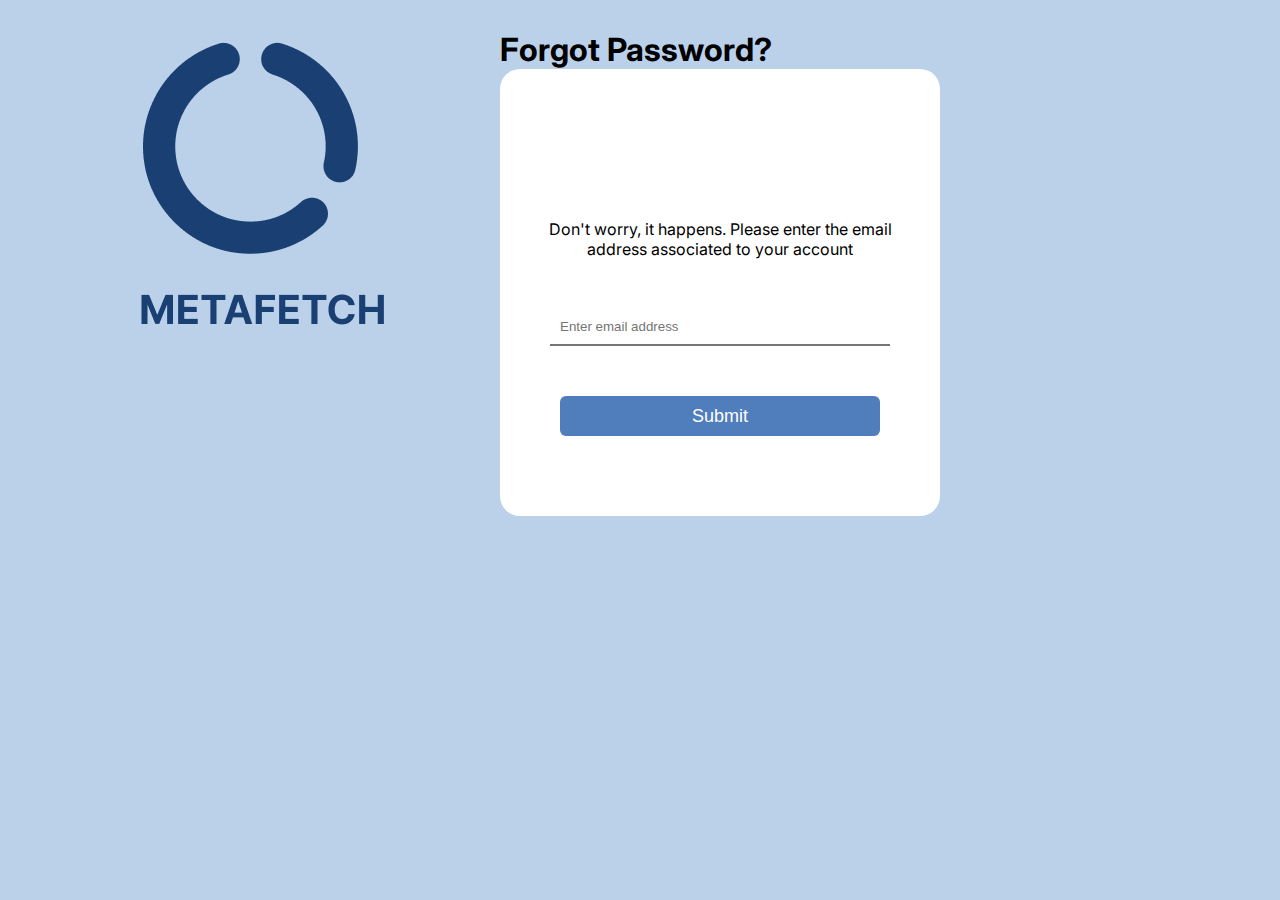
==== forgot.html @ e0dbf35b "initial commit for forgot password" ====
<!DOCTYPE html>
<html lang="en">

<head>
    <meta charset="UTF-8">
    <meta http-equiv="X-UA-Compatible" content="IE=edge">
    <meta name="viewport" content="width=device-width, initial-scale=1.0">
    <title>Forgot Password</title>

    <link rel="stylesheet" href="./forgot.css">

    <!-- Font family -->
    <link href="https://fonts.googleapis.com/css2?family=Inter&display=swap" rel="stylesheet">

</head>

<body>

    <main>
        <div>
            <img src="./Assets/Images/Logo.png" alt="Logo">
        </div>
        <div>
            <h1>Forgot Password?</h1>
            <div id="input_area">
                <p>Don't worry, it happens. Please enter the email address associated to your account</p>
                <form action="">
                    <input type="email" id="email" placeholder="Enter email address">
                    <br>
                    <button>Submit</button>
                </form>
            </div>
        </div>
    </main>
</body>

</html>
---- forgot.css ----
* {
  margin: 0;
  padding: 0;
}

body {
  background-color: #bbd1ea;
  font-family: "Inter", sans-serif;
}

main {
  display: flex;
  margin-top: 30px;
}

#input_area {
  background-color: white;
  width: 400px;
  text-align: center;
  padding: 150px 20px 5rem 20px;
  border-radius: 20px;
}

input {
  width: 80%;
  margin-top: 50px;
  padding: 10px;
  border-style: none none solid none;
}

button {
  background-color: #507dbc;
  color: white;
  width: 80%;
  height: 40px;
  border: none;
  border-radius: 6px;
  font-size: large;
  margin-top: 50px;
}
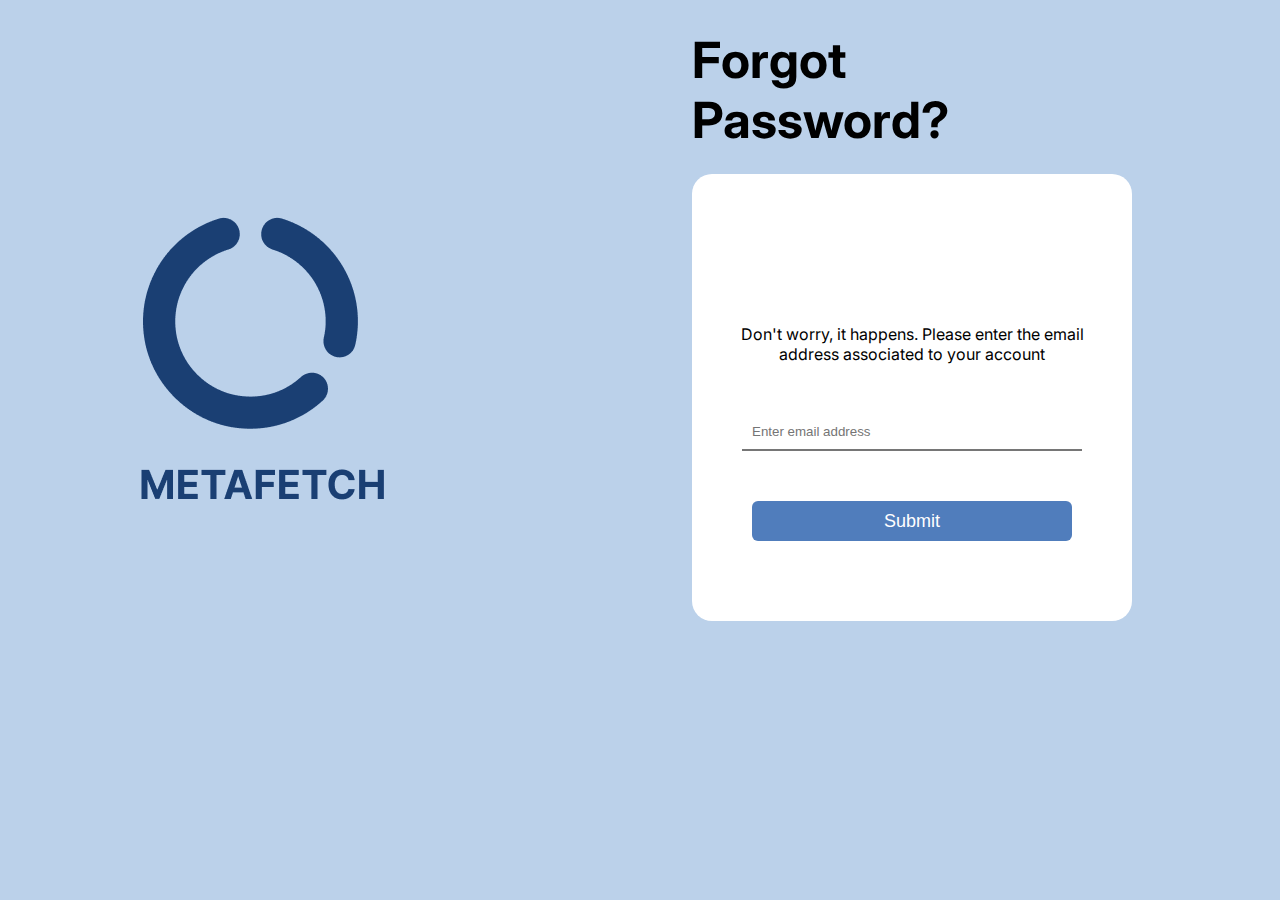
==== commit 74cc5123: "added form validation" ====
--- a/forgot.html
+++ b/forgot.html
@@ -15,19 +15,24 @@
 </head>
 
 <body>
+    <main>
 
-    <main>
+        <!-- left image -->
         <div>
-            <img src="./Assets/Images/Logo.png" alt="Logo">
+            <a href="index.html"><img src="./Assets/Images/Logo.png" alt="Logo" style="margin-top: 35%;"></a>
         </div>
-        <div>
+
+        <!-- right div containing the forgot password area -->
+        <div id="right">
             <h1>Forgot Password?</h1>
+
+            <!-- input area -->
             <div id="input_area">
                 <p>Don't worry, it happens. Please enter the email address associated to your account</p>
                 <form action="">
                     <input type="email" id="email" placeholder="Enter email address">
                     <br>
-                    <button>Submit</button>
+                    <a href="./forgot2.html"><button>Submit</button></a>
                 </form>
             </div>
         </div>
--- a/forgot.css
+++ b/forgot.css
@@ -11,6 +11,16 @@
 main {
   display: flex;
   margin-top: 30px;
+}
+
+#right {
+  margin-left: 15%;
+}
+
+h1 {
+  width: 200px;
+  font-size: 50px;
+  margin-bottom: 24px;
 }
 
 #input_area {
@@ -28,6 +38,10 @@
   border-style: none none solid none;
 }
 
+input:focus {
+  outline: none;
+}
+
 button {
   background-color: #507dbc;
   color: white;
@@ -38,3 +52,34 @@
   font-size: large;
   margin-top: 50px;
 }
+
+/* enter otp styling*/
+
+#otp-area {
+  display: flex;
+  text-align: center;
+  justify-content: center;
+  width: 80%;
+  margin-left: 10%;
+}
+
+.otp-field {
+  border: none;
+  background-color: rgb(235, 229, 229);
+  margin-left: 20px;
+  text-align: center;
+  height: 40px;
+  width: 40px;
+  font-size: 24px;
+}
+
+.otp-field:focus {
+  outline: none;
+  border: 2px solid #507dbc;
+}
+
+/* reset password */
+
+#password {
+  margin-top: 0;
+}
